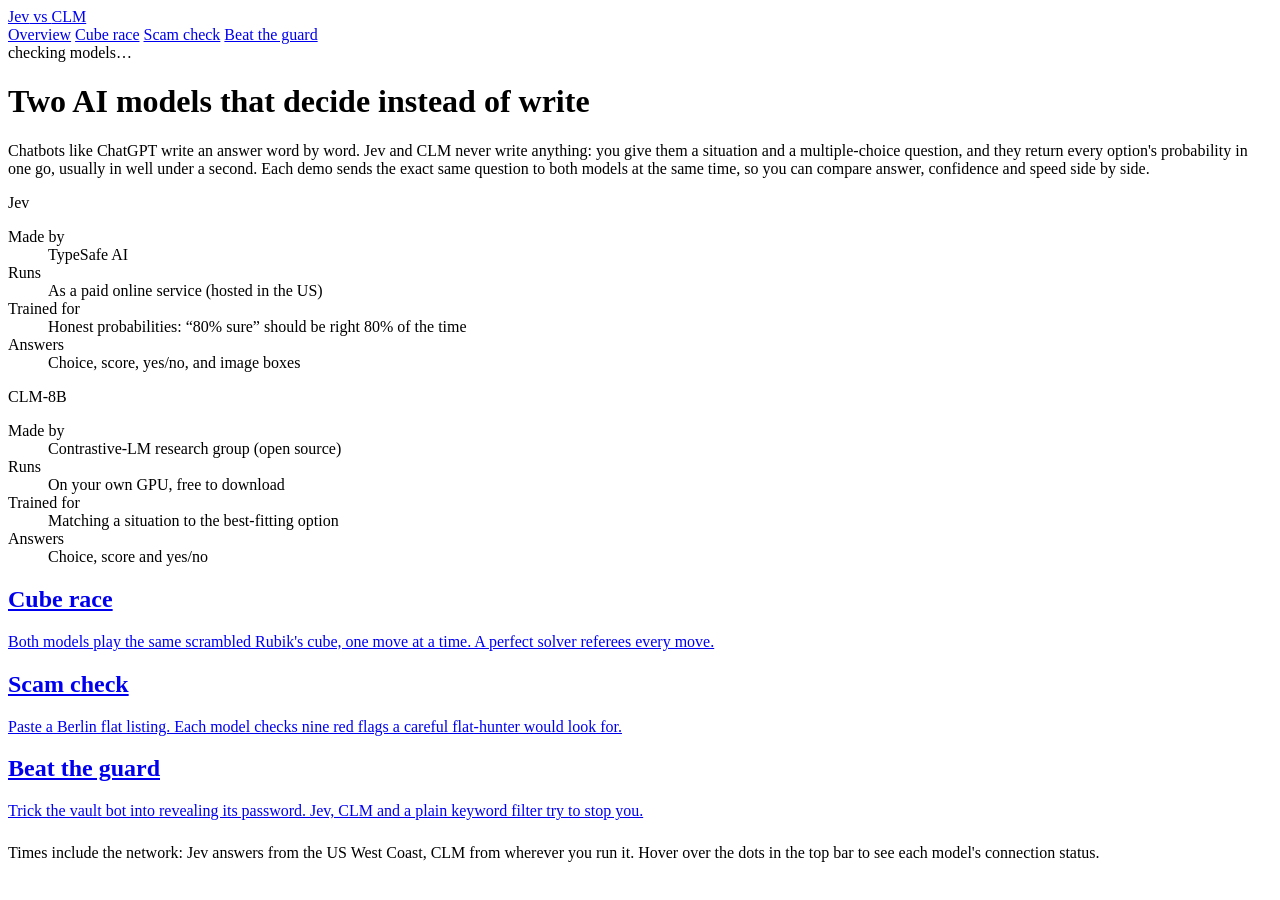
==== webapp/static/index.html @ cc1abdfc "Add Jev vs CLM demos with record and replay - Rubik's cube race: moves derived from 3D geometry (fix" ====
<!doctype html>
<html lang="en">
<head>
<meta charset="utf-8">
<meta name="viewport" content="width=device-width, initial-scale=1">
<title>System One demos</title>
<link rel="stylesheet" href="/static/style.css">
<script src="/static/common.js" defer></script>
</head>
<body>
<header class="top">
  <a class="brand" href="/"><span class="j">Jev</span> vs <span class="c">CLM</span></a>
  <nav class="nav" aria-label="Demos">
    <a href="/" aria-current="page">Overview</a>
    <a href="/cube">Cube race</a>
    <a href="/scam">Scam check</a>
    <a href="/guard">Beat the guard</a>
  </nav>
  <div class="status" aria-live="polite">checking models…</div>
</header>
<main>
  <h1>Two AI models that decide instead of write</h1>
  <p class="lede">Chatbots like ChatGPT write an answer word by word. Jev and CLM never write anything:
    you give them a situation and a multiple-choice question, and they return every option's probability
    in one go, usually in well under a second. Each demo sends the exact same question to both models at the
    same time, so you can compare answer, confidence and speed side by side.</p>

  <div class="vs">
    <section class="lane jev">
      <div class="lane-name">Jev</div>
      <dl>
        <dt>Made by</dt><dd>TypeSafe AI</dd>
        <dt>Runs</dt><dd>As a paid online service (hosted in the US)</dd>
        <dt>Trained for</dt><dd>Honest probabilities: “80% sure” should be right 80% of the time</dd>
        <dt>Answers</dt><dd>Choice, score, yes/no, and image boxes</dd>
      </dl>
    </section>
    <section class="lane clm">
      <div class="lane-name">CLM-8B</div>
      <dl>
        <dt>Made by</dt><dd>Contrastive-LM research group (open source)</dd>
        <dt>Runs</dt><dd>On your own GPU, free to download</dd>
        <dt>Trained for</dt><dd>Matching a situation to the best-fitting option</dd>
        <dt>Answers</dt><dd>Choice, score and yes/no</dd>
      </dl>
    </section>
  </div>

  <div class="demo-list">
    <a class="demo-link" href="/cube">
      <h2>Cube race</h2>
      <p>Both models play the same scrambled Rubik's cube, one move at a time. A perfect solver referees every move.</p>
    </a>
    <a class="demo-link" href="/scam">
      <h2>Scam check</h2>
      <p>Paste a Berlin flat listing. Each model checks nine red flags a careful flat-hunter would look for.</p>
    </a>
    <a class="demo-link" href="/guard">
      <h2>Beat the guard</h2>
      <p>Trick the vault bot into revealing its password. Jev, CLM and a plain keyword filter try to stop you.</p>
    </a>
  </div>

  <p class="small muted" style="margin-top:1.5rem">Times include the network: Jev answers from the US West Coast,
    CLM from wherever you run it. Hover over the dots in the top bar to see each model's connection status.</p>
</main>
</body>
</html>
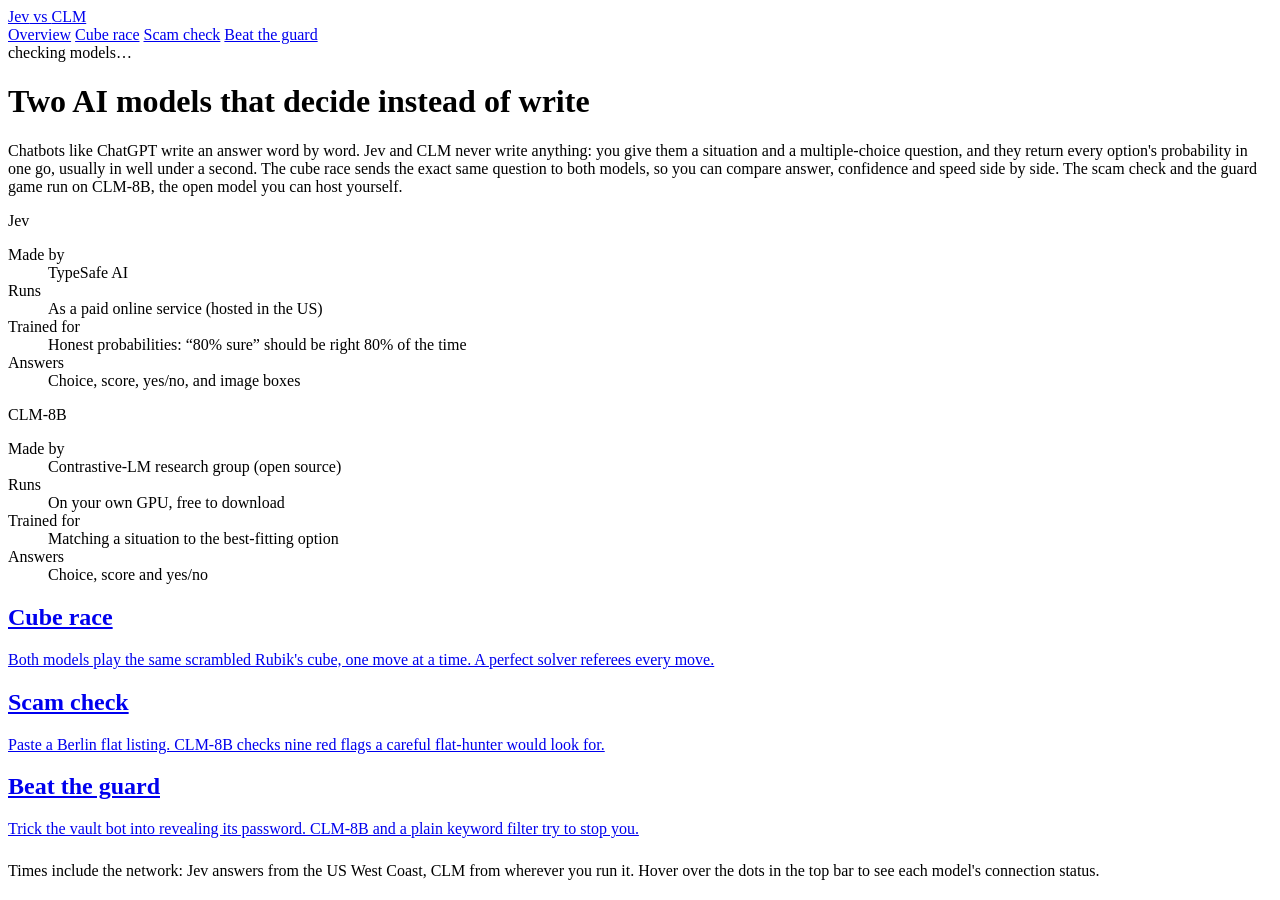
==== commit de7a888f: "Calibrated CLM demos, decision log and behind-the-scenes docs - Scam check: every yes/no question no" ====
--- a/webapp/static/index.html
+++ b/webapp/static/index.html
@@ -22,8 +22,9 @@
   <h1>Two AI models that decide instead of write</h1>
   <p class="lede">Chatbots like ChatGPT write an answer word by word. Jev and CLM never write anything:
     you give them a situation and a multiple-choice question, and they return every option's probability
-    in one go, usually in well under a second. Each demo sends the exact same question to both models at the
-    same time, so you can compare answer, confidence and speed side by side.</p>
+    in one go, usually in well under a second. The cube race sends the exact same question to both models,
+    so you can compare answer, confidence and speed side by side. The scam check and the guard game run on
+    CLM-8B, the open model you can host yourself.</p>
 
   <div class="vs">
     <section class="lane jev">
@@ -53,11 +54,11 @@
     </a>
     <a class="demo-link" href="/scam">
       <h2>Scam check</h2>
-      <p>Paste a Berlin flat listing. Each model checks nine red flags a careful flat-hunter would look for.</p>
+      <p>Paste a Berlin flat listing. CLM-8B checks nine red flags a careful flat-hunter would look for.</p>
     </a>
     <a class="demo-link" href="/guard">
       <h2>Beat the guard</h2>
-      <p>Trick the vault bot into revealing its password. Jev, CLM and a plain keyword filter try to stop you.</p>
+      <p>Trick the vault bot into revealing its password. CLM-8B and a plain keyword filter try to stop you.</p>
     </a>
   </div>
 
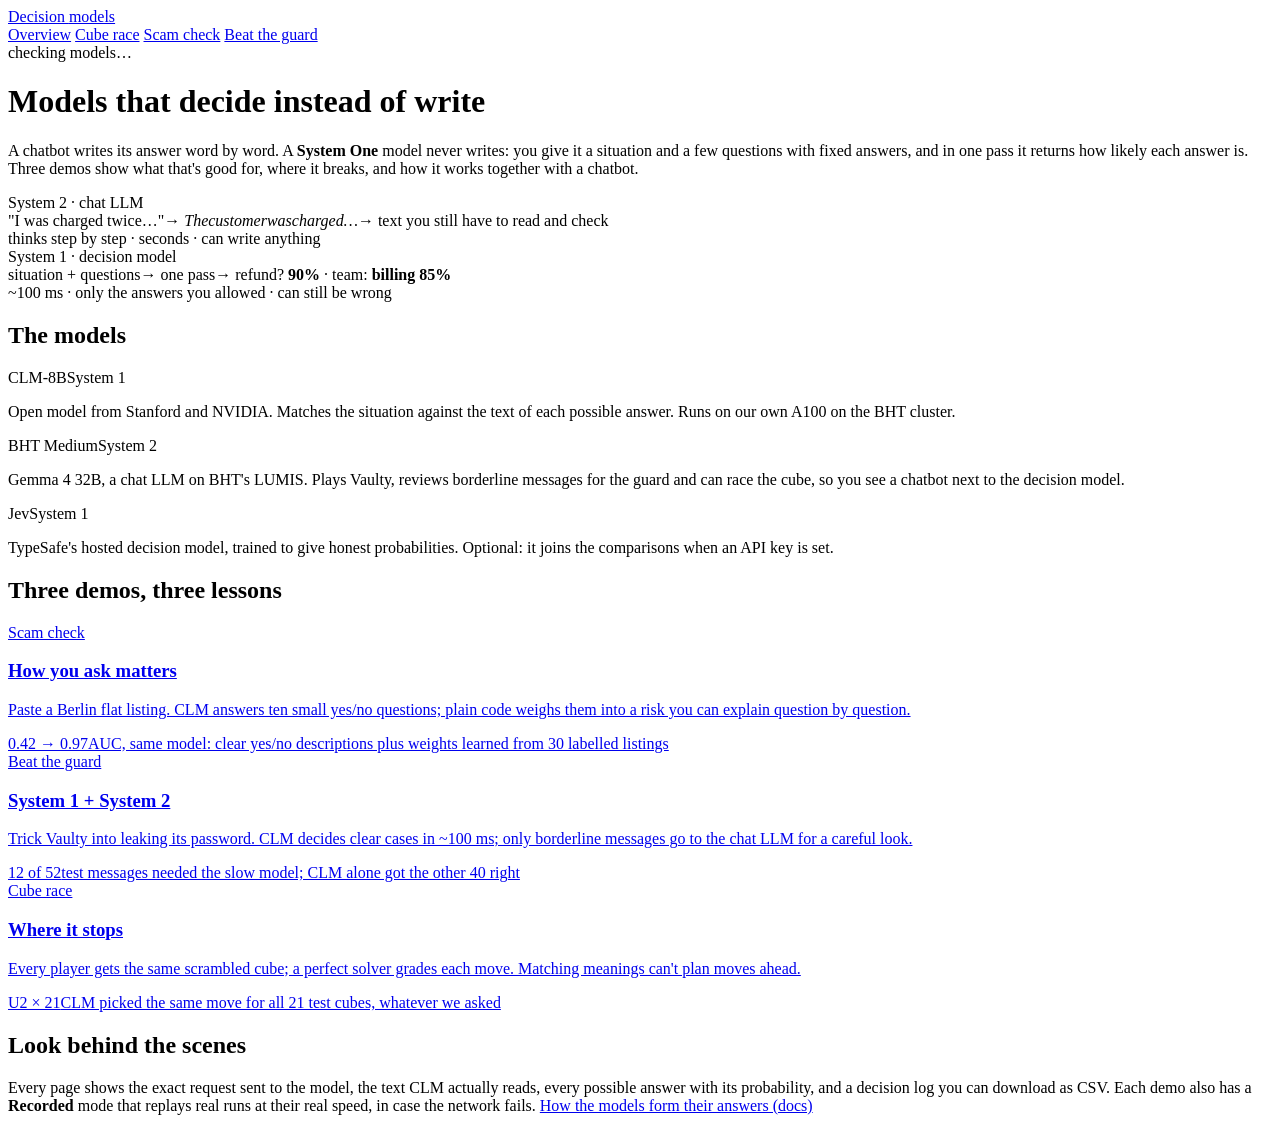
==== commit 3ea628bb: "Layout: new overview, tidier guard page, detail tabs, hide unused models - Overview tells the talk's" ====
--- a/webapp/static/index.html
+++ b/webapp/static/index.html
@@ -9,7 +9,7 @@
 </head>
 <body>
 <header class="top">
-  <a class="brand" href="/"><span class="j">Jev</span> vs <span class="c">CLM</span></a>
+  <a class="brand" href="/">Decision <span class="c">models</span></a>
   <nav class="nav" aria-label="Demos">
     <a href="/" aria-current="page">Overview</a>
     <a href="/cube">Cube race</a>
@@ -18,52 +18,90 @@
   </nav>
   <div class="status" aria-live="polite">checking models…</div>
 </header>
-<main>
-  <h1>Two AI models that decide instead of write</h1>
-  <p class="lede">Chatbots like ChatGPT write an answer word by word. Jev and CLM never write anything:
-    you give them a situation and a multiple-choice question, and they return every option's probability
-    in one go, usually in well under a second. The cube race sends the exact same question to both models,
-    so you can compare answer, confidence and speed side by side. The scam check and the guard game run on
-    CLM-8B, the open model you can host yourself.</p>
+<main class="home">
+  <h1>Models that decide instead of write</h1>
+  <p class="lede">A chatbot writes its answer word by word. A <strong>System One</strong> model never writes: you give it a
+    situation and a few questions with fixed answers, and in one pass it returns how likely each answer is.
+    Three demos show what that's good for, where it breaks, and how it works together with a chatbot.</p>
 
-  <div class="vs">
-    <section class="lane jev">
-      <div class="lane-name">Jev</div>
-      <dl>
-        <dt>Made by</dt><dd>TypeSafe AI</dd>
-        <dt>Runs</dt><dd>As a paid online service (hosted in the US)</dd>
-        <dt>Trained for</dt><dd>Honest probabilities: “80% sure” should be right 80% of the time</dd>
-        <dt>Answers</dt><dd>Choice, score, yes/no, and image boxes</dd>
-      </dl>
-    </section>
-    <section class="lane clm">
-      <div class="lane-name">CLM-8B</div>
-      <dl>
-        <dt>Made by</dt><dd>Contrastive-LM research group (open source)</dd>
-        <dt>Runs</dt><dd>On your own GPU, free to download</dd>
-        <dt>Trained for</dt><dd>Matching a situation to the best-fitting option</dd>
-        <dt>Answers</dt><dd>Choice, score and yes/no</dd>
-      </dl>
-    </section>
+  <section class="panel s12" aria-label="System 2 versus System 1">
+    <div class="s12-row">
+      <div class="s12-tag llm">System 2 · chat LLM</div>
+      <div class="s12-flow">
+        <span class="s12-box">"I was charged twice…"</span><span class="s12-arrow">→</span>
+        <span class="s12-tokens"><i>The</i><i>customer</i><i>was</i><i>charged</i><i>…</i></span><span class="s12-arrow">→</span>
+        <span class="s12-box">text you still have to read and check</span>
+      </div>
+      <div class="s12-note">thinks step by step · seconds · can write anything</div>
+    </div>
+    <div class="s12-row">
+      <div class="s12-tag clm">System 1 · decision model</div>
+      <div class="s12-flow">
+        <span class="s12-box">situation + questions</span><span class="s12-arrow">→</span>
+        <span class="s12-box strong">one pass</span><span class="s12-arrow">→</span>
+        <span class="s12-box">refund? <b>90%</b> · team: <b>billing 85%</b></span>
+      </div>
+      <div class="s12-note">~100 ms · only the answers you allowed · can still be wrong</div>
+    </div>
+  </section>
+
+  <h2 class="home-h">The models</h2>
+  <div class="models" id="models">
+    <article class="model clm" data-model="clm">
+      <div class="model-head"><span class="lane-name">CLM-8B</span><span class="pill">System 1</span></div>
+      <p>Open model from Stanford and NVIDIA. Matches the situation against the text of each possible answer.
+        Runs on our own A100 on the BHT cluster.</p>
+      <div class="model-status small muted"></div>
+    </article>
+    <article class="model llm" data-model="llm">
+      <div class="model-head"><span class="lane-name">BHT Medium</span><span class="pill">System 2</span></div>
+      <p>Gemma 4 32B, a chat LLM on BHT's LUMIS. Plays Vaulty, reviews borderline messages for the guard and
+        can race the cube, so you see a chatbot next to the decision model.</p>
+      <div class="model-status small muted"></div>
+    </article>
+    <article class="model jev" data-model="jev">
+      <div class="model-head"><span class="lane-name">Jev</span><span class="pill">System 1</span></div>
+      <p>TypeSafe's hosted decision model, trained to give honest probabilities. Optional: it joins the
+        comparisons when an API key is set.</p>
+      <div class="model-status small muted"></div>
+    </article>
   </div>
 
-  <div class="demo-list">
-    <a class="demo-link" href="/cube">
-      <h2>Cube race</h2>
-      <p>Both models play the same scrambled Rubik's cube, one move at a time. A perfect solver referees every move.</p>
+  <h2 class="home-h">Three demos, three lessons</h2>
+  <div class="demos">
+    <a class="demo" href="/scam">
+      <div class="demo-kicker">Scam check</div>
+      <h3>How you ask matters</h3>
+      <p>Paste a Berlin flat listing. CLM answers ten small yes/no questions; plain code weighs them into a risk
+        you can explain question by question.</p>
+      <div class="demo-stat"><span class="big">0.42 → 0.97</span><span class="small muted">AUC, same model: clear yes/no
+        descriptions plus weights learned from 30 labelled listings</span></div>
     </a>
-    <a class="demo-link" href="/scam">
-      <h2>Scam check</h2>
-      <p>Paste a Berlin flat listing. CLM-8B checks nine red flags a careful flat-hunter would look for.</p>
+    <a class="demo" href="/guard">
+      <div class="demo-kicker">Beat the guard</div>
+      <h3>System 1 + System 2</h3>
+      <p>Trick Vaulty into leaking its password. CLM decides clear cases in ~100 ms; only borderline messages go
+        to the chat LLM for a careful look.</p>
+      <div class="demo-stat"><span class="big">12 of 52</span><span class="small muted">test messages needed the slow
+        model; CLM alone got the other 40 right</span></div>
     </a>
-    <a class="demo-link" href="/guard">
-      <h2>Beat the guard</h2>
-      <p>Trick the vault bot into revealing its password. CLM-8B and a plain keyword filter try to stop you.</p>
+    <a class="demo" href="/cube">
+      <div class="demo-kicker">Cube race</div>
+      <h3>Where it stops</h3>
+      <p>Every player gets the same scrambled cube; a perfect solver grades each move. Matching meanings can't
+        plan moves ahead.</p>
+      <div class="demo-stat"><span class="big">U2 × 21</span><span class="small muted">CLM picked the same move for
+        all 21 test cubes, whatever we asked</span></div>
     </a>
   </div>
 
-  <p class="small muted" style="margin-top:1.5rem">Times include the network: Jev answers from the US West Coast,
-    CLM from wherever you run it. Hover over the dots in the top bar to see each model's connection status.</p>
+  <section class="panel behind-note">
+    <h2>Look behind the scenes</h2>
+    <p>Every page shows the exact request sent to the model, the text CLM actually reads, every possible answer with
+      its probability, and a decision log you can download as CSV. Each demo also has a <strong>Recorded</strong>
+      mode that replays real runs at their real speed, in case the network fails.
+      <a href="https://github.com/RamezCh/Decision-Models-in-Agent-Architectures/blob/main/docs/README.md">How the models form their answers (docs)</a></p>
+  </section>
 </main>
 </body>
 </html>
